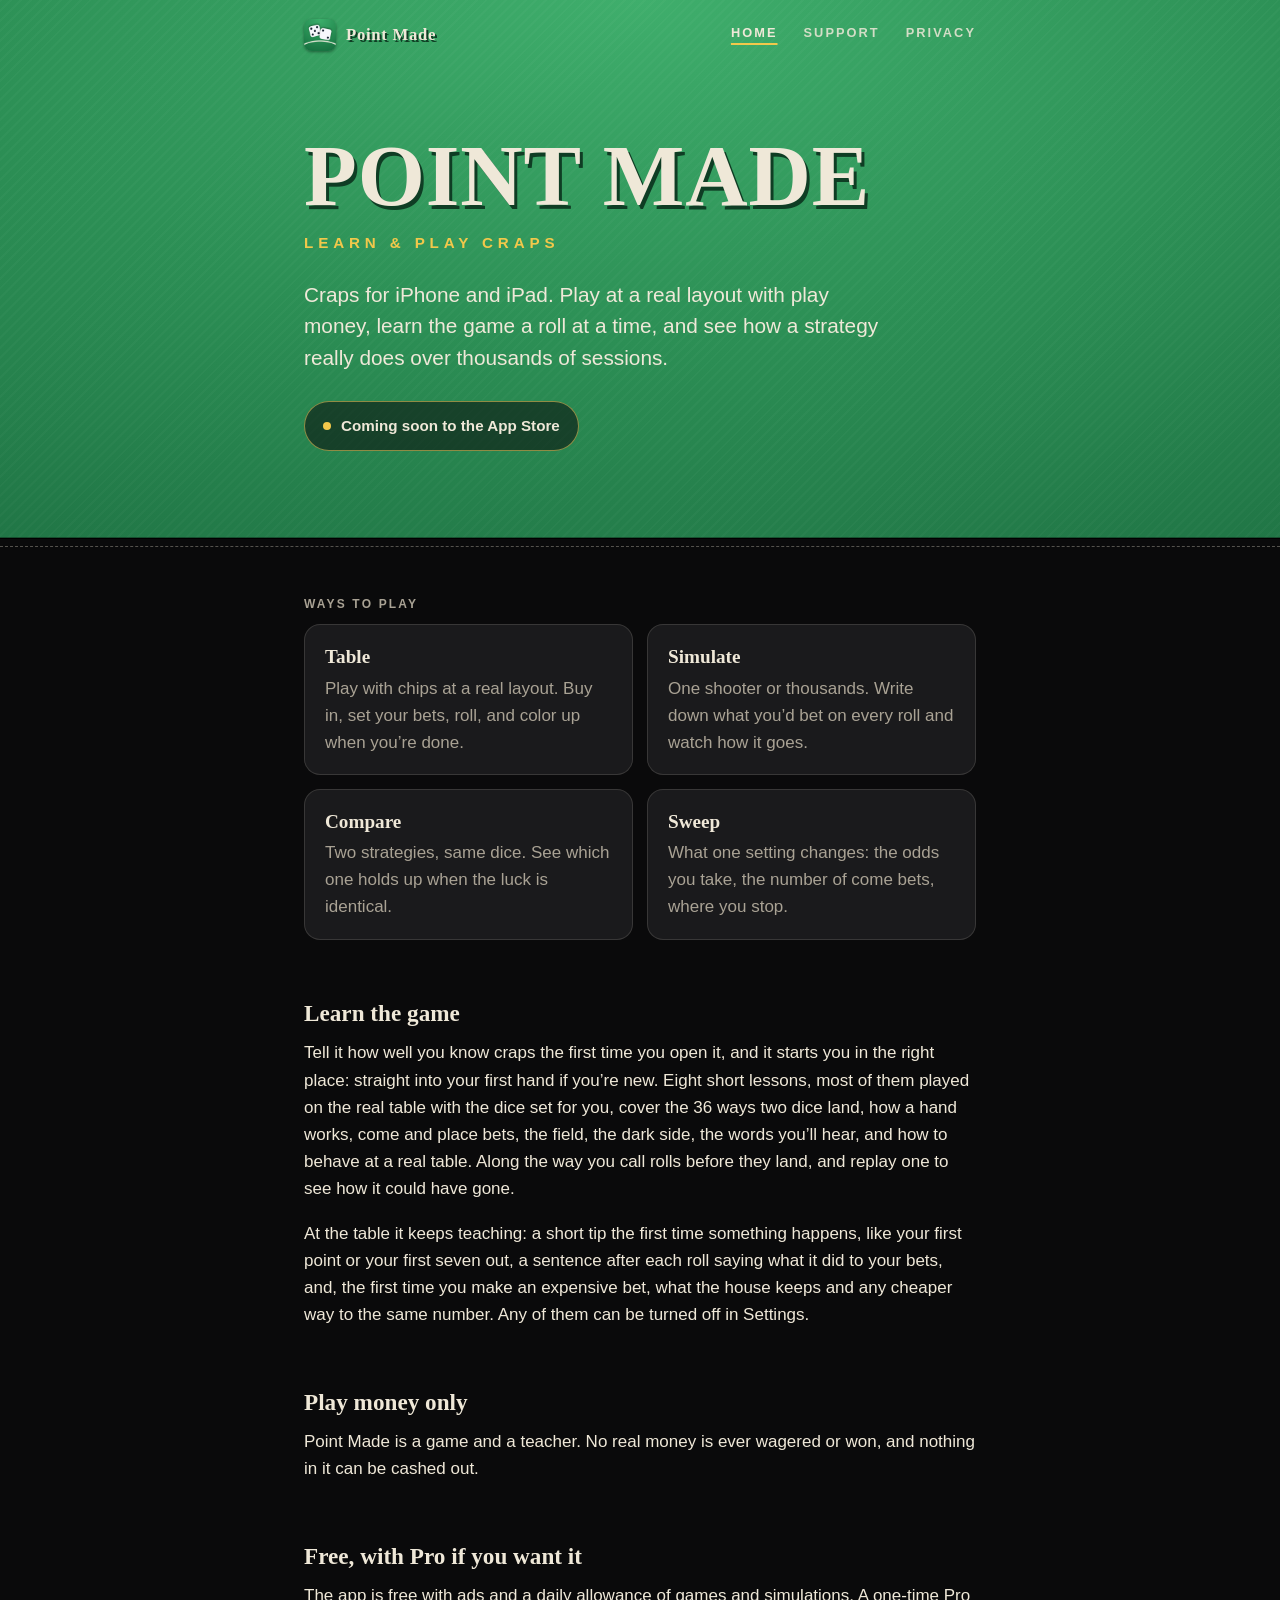
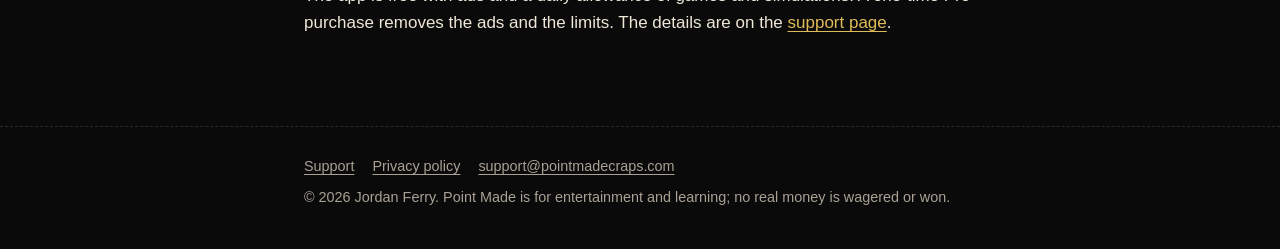
==== index.html @ 6c09d283 "Say the app keeps teaching at the table Co-Authored-By: Claude Opus 5.5 <noreply@anthropic.com>" ====
<!doctype html>
<html lang="en">
<head>
  <meta charset="utf-8">
  <meta name="viewport" content="width=device-width, initial-scale=1, viewport-fit=cover">
  <title>Point Made: Learn &amp; Play Craps</title>
  <meta name="description" content="Point Made is craps for iPhone and iPad: play at a real layout with play money, learn the game a roll at a time, and test strategies over thousands of sessions.">
  <meta name="theme-color" content="#2c8f55">
  <link rel="icon" href="/images/icon-32.png" sizes="32x32" type="image/png">
  <link rel="apple-touch-icon" href="/images/icon-180.png">
  <link rel="stylesheet" href="/styles.css">
  <meta property="og:title" content="Point Made: Learn &amp; Play Craps">
  <meta property="og:description" content="Craps for iPhone and iPad: play, learn, and test strategies. No real money.">
  <meta property="og:image" content="https://pointmadecraps.com/images/icon-512.png">
  <meta property="og:url" content="https://pointmadecraps.com/">
</head>
<body>
  <a class="skip" href="#main">Skip to content</a>

  <header class="felt">
    <div class="bar">
      <a class="mark" href="/"><img src="/images/icon-180.png" alt="" width="32" height="32"><span>Point Made</span></a>
      <nav aria-label="Site">
        <ul>
          <li><a href="/" aria-current="page">Home</a></li>
          <li><a href="/support/">Support</a></li>
          <li><a href="/privacy/">Privacy</a></li>
        </ul>
      </nav>
    </div>
    <div class="hero">
      <h1 class="wordmark">POINT MADE</h1>
      <p class="tagline">Learn &amp; Play Craps</p>
      <p class="lead">Craps for iPhone and iPad. Play at a real layout with play money, learn the game a roll at a time, and see how a strategy really does over thousands of sessions.</p>
      <p class="plate"><span class="dot" aria-hidden="true"></span>Coming soon to the App Store</p>
    </div>
  </header>

  <main id="main">
    <div class="column">
      <p class="eyebrow">Ways to play</p>
      <ul class="modes">
        <li>
          <h3>Table</h3>
          <p>Play with chips at a real layout. Buy in, set your bets, roll, and color up when you’re done.</p>
        </li>
        <li>
          <h3>Simulate</h3>
          <p>One shooter or thousands. Write down what you’d bet on every roll and watch how it goes.</p>
        </li>
        <li>
          <h3>Compare</h3>
          <p>Two strategies, same dice. See which one holds up when the luck is identical.</p>
        </li>
        <li>
          <h3>Sweep</h3>
          <p>What one setting changes: the odds you take, the number of come bets, where you stop.</p>
        </li>
      </ul>

      <h2>Learn the game</h2>
      <p>Tell it how well you know craps the first time you open it, and it starts you in the right place: straight into your first hand if you’re new. Eight short lessons, most of them played on the real table with the dice set for you, cover the 36 ways two dice land, how a hand works, come and place bets, the field, the dark side, the words you’ll hear, and how to behave at a real table. Along the way you call rolls before they land, and replay one to see how it could have gone.</p>
      <p>At the table it keeps teaching: a short tip the first time something happens, like your first point or your first seven out, a sentence after each roll saying what it did to your bets, and, the first time you make an expensive bet, what the house keeps and any cheaper way to the same number. Any of them can be turned off in Settings.</p>

      <h2>Play money only</h2>
      <p>Point Made is a game and a teacher. No real money is ever wagered or won, and nothing in it can be cashed out.</p>

      <h2>Free, with Pro if you want it</h2>
      <p>The app is free with ads and a daily allowance of games and simulations. A one-time Pro purchase removes the ads and the limits. The details are on the <a href="/support/">support page</a>.</p>
    </div>
  </main>

  <footer>
    <div class="column">
      <p class="links"><a href="/support/">Support</a><a href="/privacy/">Privacy policy</a><a href="mailto:support@pointmadecraps.com">support@pointmadecraps.com</a></p>
      <p>© 2026 Jordan Ferry. Point Made is for entertainment and learning; no real money is wagered or won.</p>
    </div>
  </footer>
</body>
</html>
---- styles.css ----
/*
  Point Made — dressed like the app: the felt's green for the header, the
  rail's black below it, bone-white text, brass for what you can press.
  One deliberate dark look, as in the app. No web fonts: Rockwell is the
  slab face the app screens its layout in, built into Apple devices and most
  Windows machines; elsewhere a sturdy serif stands in. Nothing here loads
  from anywhere but this site.
*/

:root {
  color-scheme: dark;

  --ground: #0a0a0b;
  --panel: #1a1a1c;
  --well: #0f0f10;
  --text: #efe8d8;
  --quiet: #a9a294;
  --hairline: rgba(239, 232, 216, 0.14);
  --seam: rgba(239, 232, 216, 0.32);

  --felt-centre: #3fae6c;
  --felt-middle: #2c8f55;
  --felt-edge: #1b6a3f;
  --felt-shadow: #0f3d24;
  --tagline: #f2c84b;

  --brass-top: #e0bc58;
  --brass-bottom: #a8791f;
  --on-brass: #1e1505;

  --win: #7ee6a8;

  --slab: Rockwell, "Rockwell Nova", "Roboto Slab", "Zilla Slab", "Clarendon", Georgia, serif;
  --body: -apple-system, BlinkMacSystemFont, "SF Pro Text", "Segoe UI", Roboto, "Helvetica Neue", Arial, sans-serif;

  --measure: 42rem;
  --gutter: clamp(16px, 5vw, 40px);
}

*, *::before, *::after { box-sizing: border-box; }

html { -webkit-text-size-adjust: 100%; }

body {
  margin: 0;
  background: var(--ground);
  color: var(--text);
  font: 400 1.0625rem/1.6 var(--body);
  -webkit-font-smoothing: antialiased;
}

img { max-width: 100%; height: auto; display: block; }

a { color: var(--brass-top); text-underline-offset: 0.18em; text-decoration-thickness: 1px; }
a:hover { color: #f0d27a; }

:focus-visible {
  outline: 2px solid var(--brass-top);
  outline-offset: 3px;
  border-radius: 4px;
}

.skip {
  position: absolute;
  left: -999px;
  top: 8px;
  padding: 8px 14px;
  background: var(--brass-top);
  color: var(--on-brass);
  border-radius: 8px;
  font-weight: 700;
  z-index: 10;
}
.skip:focus { left: 8px; }

/* ---------- The felt: header ---------- */

.felt {
  position: relative;
  background:
    repeating-linear-gradient(135deg, rgba(255, 255, 255, 0.025) 0 2px, transparent 2px 7px),
    radial-gradient(120% 140% at 50% 0%, var(--felt-centre) 0%, var(--felt-middle) 45%, var(--felt-edge) 100%);
  padding-inline: var(--gutter);
  /* The rail's stitched seam where the felt ends. */
  border-bottom: 1px solid #000;
  box-shadow: inset 0 -1px 0 rgba(0, 0, 0, 0.35);
}
.felt::after {
  content: "";
  position: absolute;
  left: 0;
  right: 0;
  bottom: -9px;
  height: 0;
  border-top: 1.5px dashed var(--seam);
}

.bar {
  max-width: var(--measure);
  margin-inline: auto;
  display: flex;
  align-items: center;
  justify-content: space-between;
  gap: 16px;
  padding-block: 18px;
}

.mark {
  display: inline-flex;
  align-items: center;
  gap: 10px;
  color: var(--text);
  text-decoration: none;
  font: 700 1.05rem/1 var(--slab);
  letter-spacing: 0.04em;
  text-shadow: 2px 2px 0 var(--felt-shadow);
}
.mark img { width: 32px; height: 32px; border-radius: 8px; box-shadow: 0 1px 3px rgba(0, 0, 0, 0.4); }
.mark:hover { color: var(--text); }

nav ul {
  display: flex;
  gap: clamp(14px, 4vw, 26px);
  margin: 0;
  padding: 0;
  list-style: none;
}
nav a {
  color: var(--text);
  text-decoration: none;
  font-size: 0.8rem;
  font-weight: 700;
  letter-spacing: 0.16em;
  text-transform: uppercase;
  opacity: 0.85;
}
nav a:hover { color: var(--text); opacity: 1; }
nav a[aria-current="page"] { opacity: 1; text-decoration: underline; text-decoration-color: var(--tagline); text-underline-offset: 0.5em; text-decoration-thickness: 2px; }

.hero {
  max-width: var(--measure);
  margin-inline: auto;
  padding-block: clamp(28px, 7vw, 64px) clamp(36px, 8vw, 72px);
}

.wordmark {
  margin: 0;
  font: 700 clamp(2.9rem, 13vw, 5.4rem)/0.95 var(--slab);
  letter-spacing: 0.01em;
  color: var(--text);
  text-shadow: 3px 4px 0 var(--felt-shadow);
  text-wrap: balance;
}

.tagline {
  margin: 14px 0 0;
  color: var(--tagline);
  font-weight: 800;
  font-size: clamp(0.78rem, 2.6vw, 0.95rem);
  letter-spacing: 0.32em;
  text-transform: uppercase;
}

.lead {
  max-width: 36rem;
  margin: 24px 0 0;
  font-size: clamp(1.1rem, 3.2vw, 1.3rem);
  line-height: 1.5;
  color: var(--text);
}

.page-title {
  margin: 0;
  font: 700 clamp(2.2rem, 9vw, 3.4rem)/1 var(--slab);
  text-shadow: 3px 3px 0 var(--felt-shadow);
  text-wrap: balance;
}
.page-title + .tagline { margin-top: 12px; }

/* The App Store's place: a brass-edged plate until there's a badge. */
.plate {
  display: inline-flex;
  align-items: center;
  gap: 10px;
  margin-top: 28px;
  padding: 12px 18px;
  border-radius: 999px;
  background: rgba(10, 10, 11, 0.55);
  border: 1px solid rgba(224, 188, 88, 0.6);
  font-weight: 600;
  font-size: 0.95rem;
}
.plate .dot {
  width: 8px;
  height: 8px;
  border-radius: 50%;
  background: var(--tagline);
}

/* ---------- The rail: the page below ---------- */

main {
  padding-inline: var(--gutter);
  padding-block: clamp(36px, 7vw, 56px) 24px;
}

.column {
  max-width: var(--measure);
  margin-inline: auto;
}

h2 {
  margin: 2.6em 0 0.5em;
  font: 700 1.45rem/1.2 var(--slab);
  color: var(--text);
  text-wrap: balance;
}
.column > h2:first-child { margin-top: 0; }

h3 {
  margin: 1.8em 0 0.35em;
  font-size: 1.05rem;
  font-weight: 700;
  color: var(--text);
}

p, ul, ol { margin: 0 0 1em; }
li { margin-bottom: 0.45em; }
li::marker { color: var(--brass-top); }

.quiet { color: var(--quiet); }

.eyebrow {
  margin: 0 0 10px;
  color: var(--quiet);
  font-size: 0.75rem;
  font-weight: 700;
  letter-spacing: 0.18em;
  text-transform: uppercase;
}

/* Ways to play: four panels, two across where there's room. */
.modes {
  display: grid;
  grid-template-columns: repeat(auto-fit, minmax(min(100%, 17rem), 1fr));
  gap: 14px;
  margin: 0 0 8px;
  padding: 0;
  list-style: none;
}
.modes li {
  margin: 0;
  padding: 20px 20px 18px;
  background: var(--panel);
  border: 1px solid var(--hairline);
  border-radius: 16px;
}
.modes h3 {
  margin: 0 0 6px;
  font: 700 1.2rem/1.2 var(--slab);
}
.modes p { margin: 0; color: var(--quiet); }

/* A boxed note: the one thing on a page that stands apart. */
.note {
  margin: 1.6em 0;
  padding: 18px 20px;
  background: var(--panel);
  border: 1px solid var(--hairline);
  border-left: 3px solid var(--brass-top);
  border-radius: 12px;
}
.note p:last-child { margin-bottom: 0; }

.contact {
  display: inline-block;
  margin: 4px 0 8px;
  padding: 12px 22px;
  border-radius: 999px;
  background: linear-gradient(var(--brass-top), var(--brass-bottom));
  color: var(--on-brass);
  font-weight: 800;
  letter-spacing: 0.02em;
  text-decoration: none;
  box-shadow: 0 1px 0 rgba(255, 255, 255, 0.25) inset, 0 2px 6px rgba(0, 0, 0, 0.4);
}
.contact:hover { color: var(--on-brass); filter: brightness(1.06); }

/* Questions and answers. */
.faq {
  margin: 0;
  padding: 0;
  border-top: 1px solid var(--hairline);
}
.faq details {
  border-bottom: 1px solid var(--hairline);
}
.faq summary {
  cursor: pointer;
  list-style: none;
  padding: 16px 32px 16px 0;
  position: relative;
  font-weight: 700;
}
.faq summary::-webkit-details-marker { display: none; }
.faq summary::after {
  content: "+";
  position: absolute;
  right: 4px;
  top: 12px;
  color: var(--brass-top);
  font: 700 1.4rem/1.2 var(--body);
}
.faq details[open] summary::after { content: "–"; }
.faq details > div { padding: 0 0 12px; }
.after-faq { margin-top: 2em; }

/* Numbers that line up, like the app's allowance lines. */
.allowance {
  width: 100%;
  border-collapse: collapse;
  margin: 0.4em 0 1.2em;
  font-variant-numeric: tabular-nums;
}
.allowance th, .allowance td {
  text-align: left;
  padding: 10px 12px 10px 0;
  border-bottom: 1px solid var(--hairline);
  vertical-align: top;
}
.allowance th { color: var(--quiet); font-size: 0.75rem; letter-spacing: 0.14em; text-transform: uppercase; font-weight: 700; }
.allowance td:not(:first-child) { color: var(--win); font-weight: 700; white-space: nowrap; }

.updated { color: var(--quiet); font-size: 0.95rem; }

/* ---------- Footer ---------- */

footer {
  padding-inline: var(--gutter);
  padding-block: 28px 40px;
  margin-top: 48px;
  border-top: 1.5px dashed var(--hairline);
  color: var(--quiet);
  font-size: 0.9rem;
}
footer .column { display: grid; gap: 8px; }
footer p { margin: 0; }
footer a { color: var(--quiet); }
footer a:hover { color: var(--text); }
footer .links { display: flex; flex-wrap: wrap; gap: 6px 18px; }

@media (max-width: 480px) {
  .bar { flex-wrap: wrap; }
  .mark span { display: none; }
}
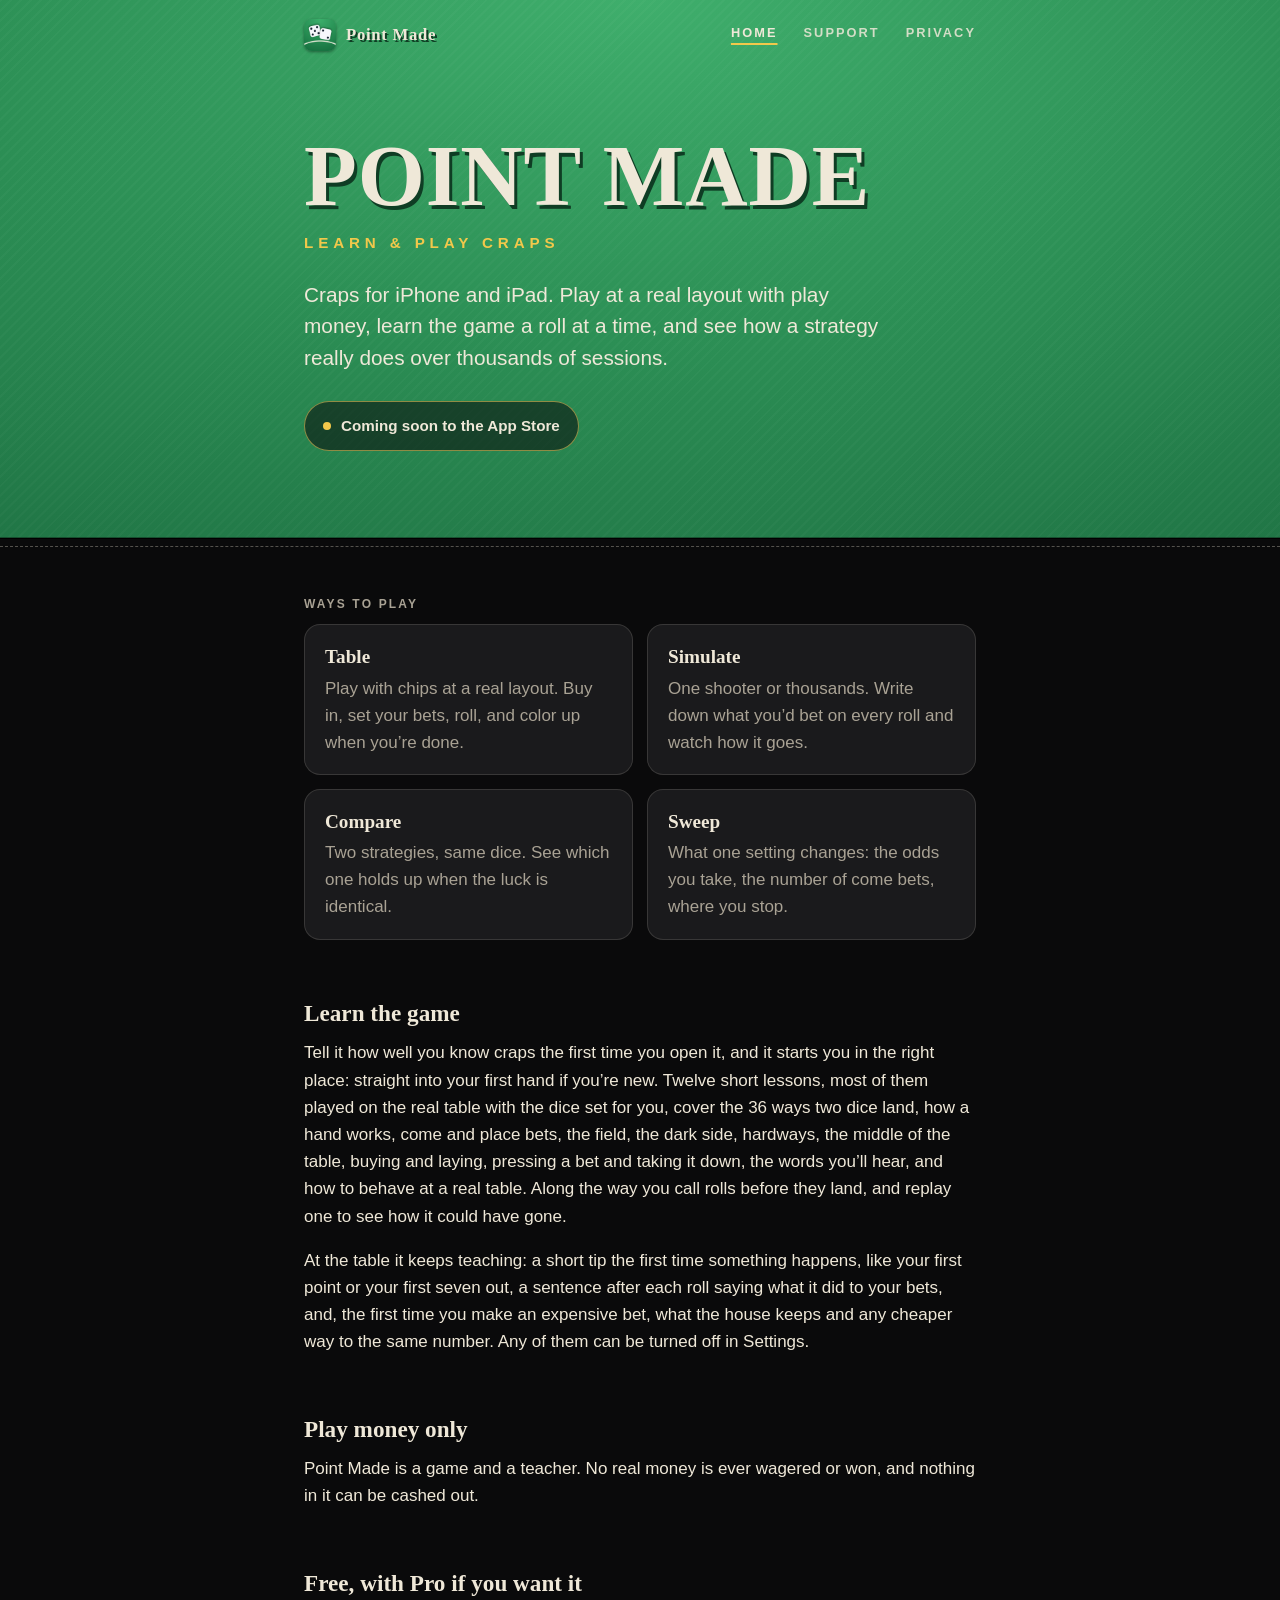
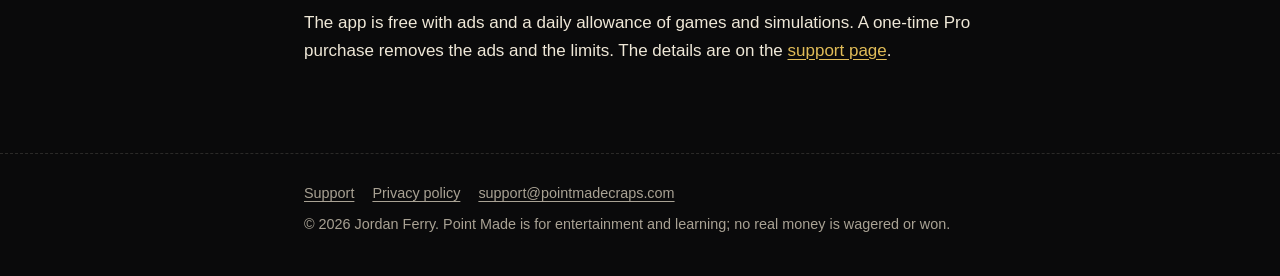
==== commit ce39424c: "List all twelve lessons Co-Authored-By: Claude Opus 5.5 <noreply@anthropic.com>" ====
--- a/index.html
+++ b/index.html
@@ -59,7 +59,7 @@
       </ul>
 
       <h2>Learn the game</h2>
-      <p>Tell it how well you know craps the first time you open it, and it starts you in the right place: straight into your first hand if you’re new. Eight short lessons, most of them played on the real table with the dice set for you, cover the 36 ways two dice land, how a hand works, come and place bets, the field, the dark side, the words you’ll hear, and how to behave at a real table. Along the way you call rolls before they land, and replay one to see how it could have gone.</p>
+      <p>Tell it how well you know craps the first time you open it, and it starts you in the right place: straight into your first hand if you’re new. Twelve short lessons, most of them played on the real table with the dice set for you, cover the 36 ways two dice land, how a hand works, come and place bets, the field, the dark side, hardways, the middle of the table, buying and laying, pressing a bet and taking it down, the words you’ll hear, and how to behave at a real table. Along the way you call rolls before they land, and replay one to see how it could have gone.</p>
       <p>At the table it keeps teaching: a short tip the first time something happens, like your first point or your first seven out, a sentence after each roll saying what it did to your bets, and, the first time you make an expensive bet, what the house keeps and any cheaper way to the same number. Any of them can be turned off in Settings.</p>
 
       <h2>Play money only</h2>
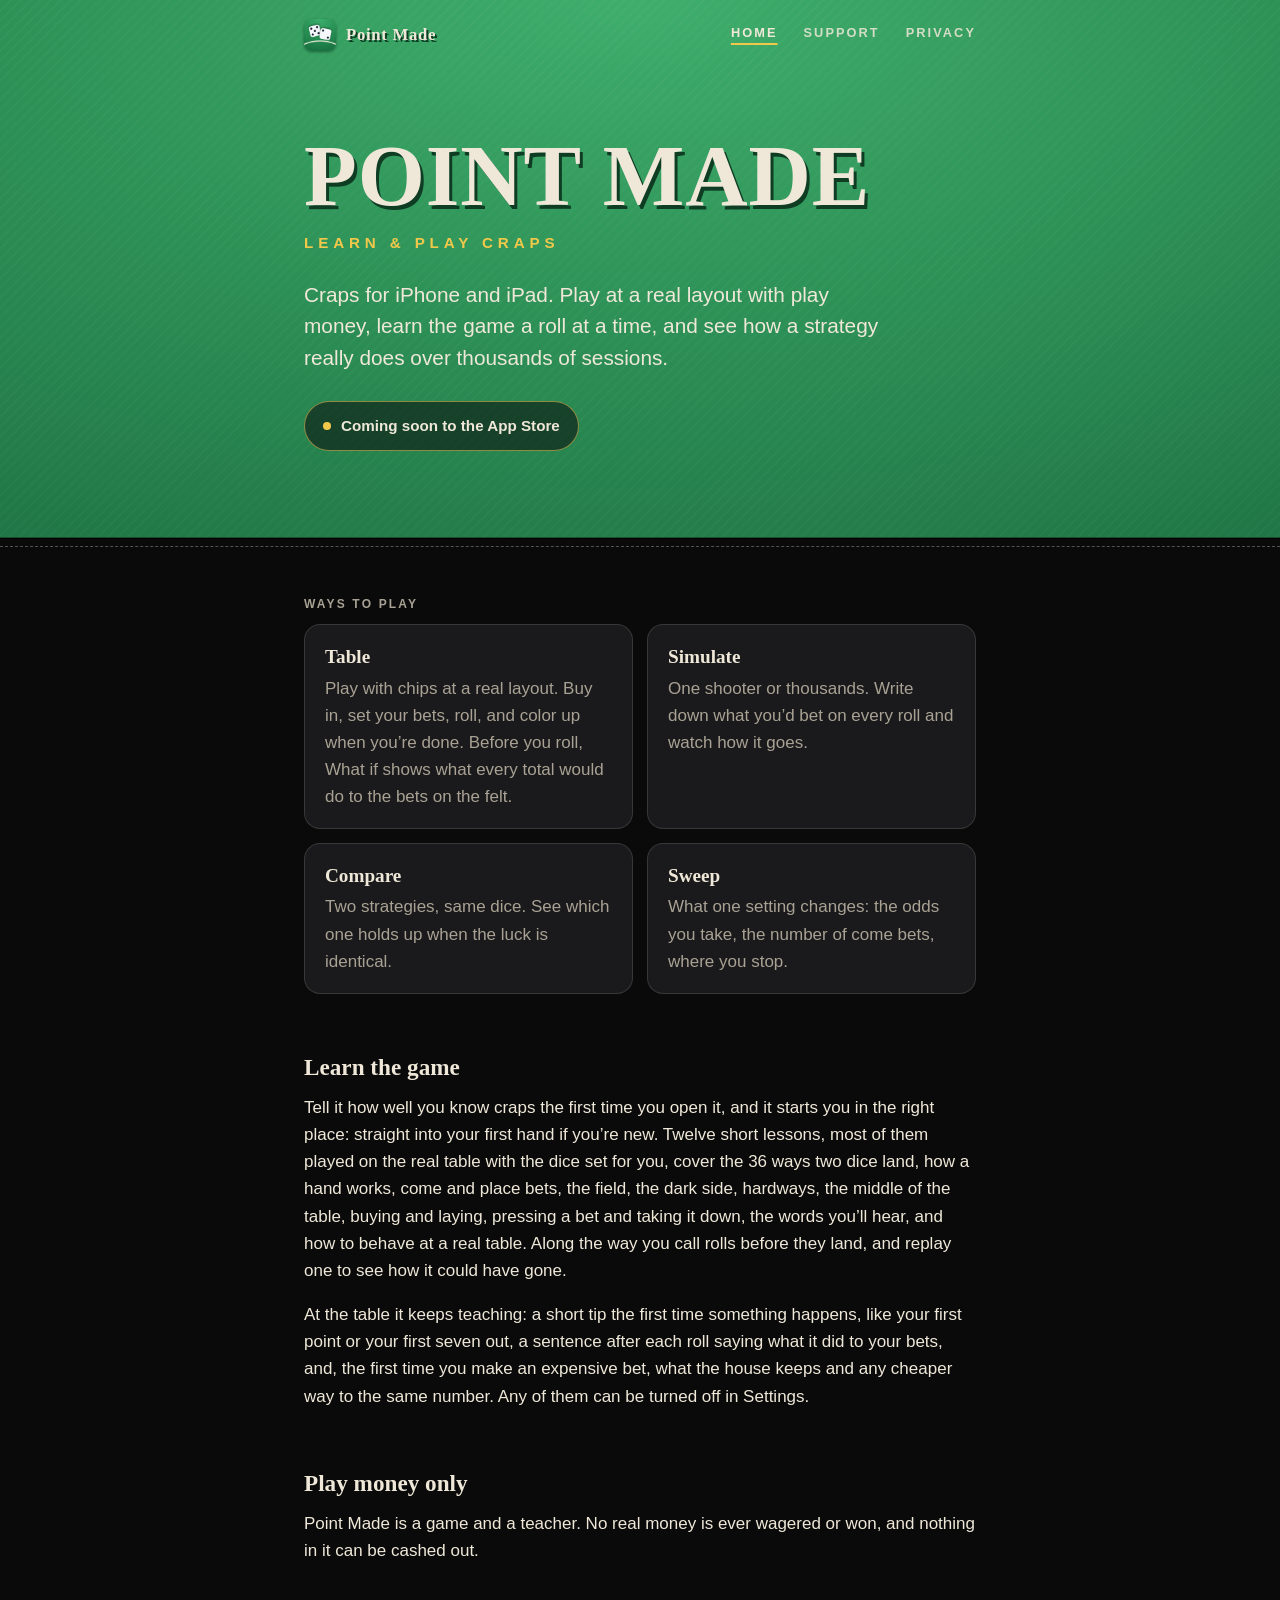
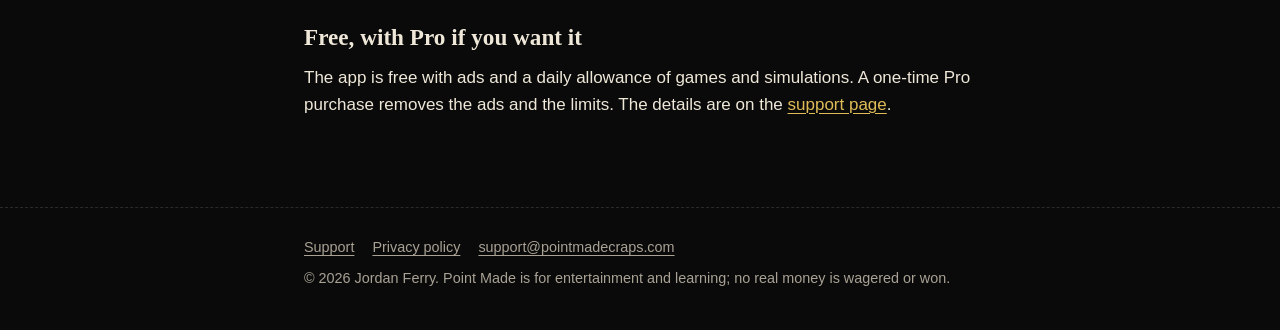
==== commit 1ba36c51: "Mention What if on the home page Co-Authored-By: Claude Opus 5.5 <noreply@anthropic.com>" ====
--- a/index.html
+++ b/index.html
@@ -42,7 +42,7 @@
       <ul class="modes">
         <li>
           <h3>Table</h3>
-          <p>Play with chips at a real layout. Buy in, set your bets, roll, and color up when you’re done.</p>
+          <p>Play with chips at a real layout. Buy in, set your bets, roll, and color up when you’re done. Before you roll, What if shows what every total would do to the bets on the felt.</p>
         </li>
         <li>
           <h3>Simulate</h3>
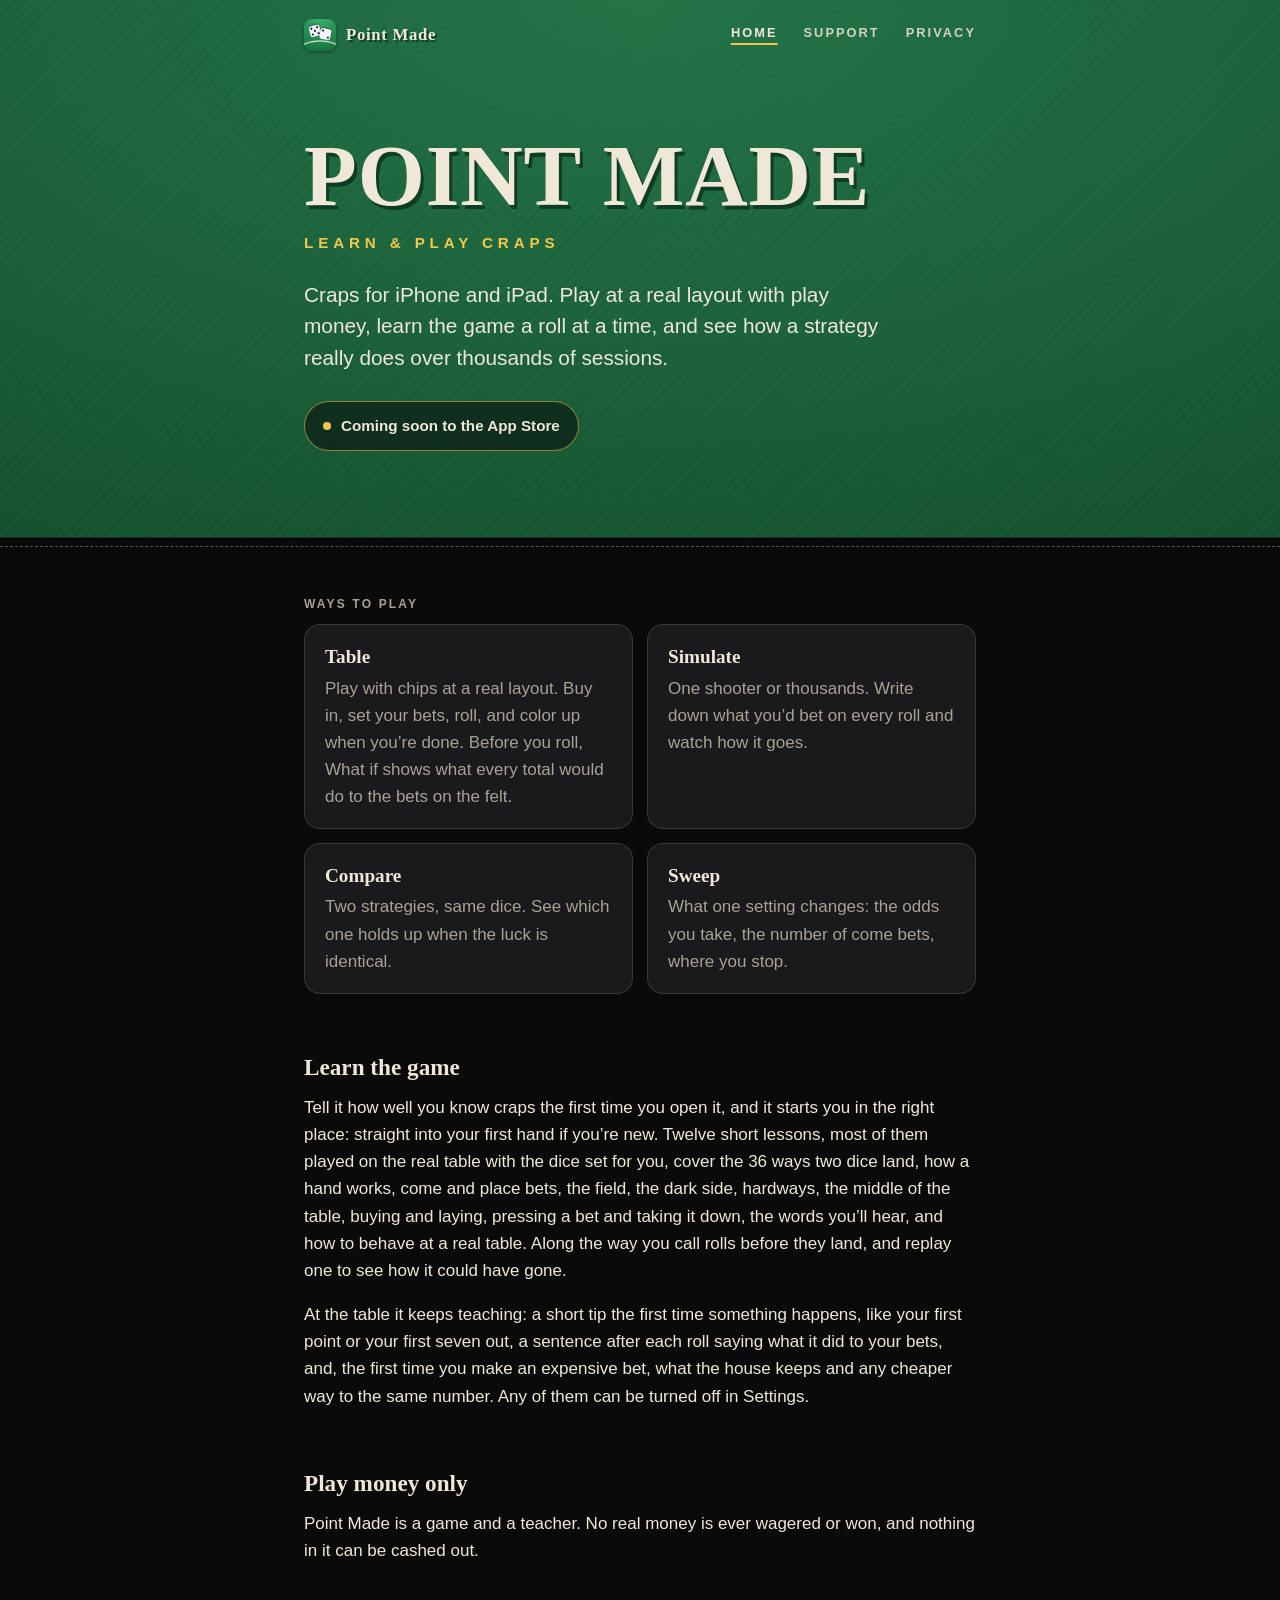
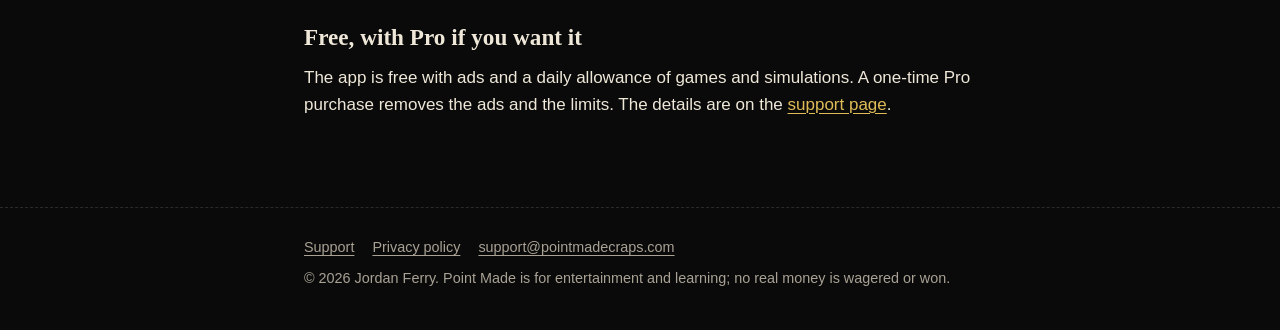
==== commit c4736bf3: "Match the app's darker felt The app's felt is darker so its lettering clears WCAG contrast. The site" ====
--- a/index.html
+++ b/index.html
@@ -5,7 +5,7 @@
   <meta name="viewport" content="width=device-width, initial-scale=1, viewport-fit=cover">
   <title>Point Made: Learn &amp; Play Craps</title>
   <meta name="description" content="Point Made is craps for iPhone and iPad: play at a real layout with play money, learn the game a roll at a time, and test strategies over thousands of sessions.">
-  <meta name="theme-color" content="#2c8f55">
+  <meta name="theme-color" content="#1b6139">
   <link rel="icon" href="/images/icon-32.png" sizes="32x32" type="image/png">
   <link rel="apple-touch-icon" href="/images/icon-180.png">
   <link rel="stylesheet" href="/styles.css">
--- a/styles.css
+++ b/styles.css
@@ -18,9 +18,9 @@
   --hairline: rgba(239, 232, 216, 0.14);
   --seam: rgba(239, 232, 216, 0.32);
 
-  --felt-centre: #3fae6c;
-  --felt-middle: #2c8f55;
-  --felt-edge: #1b6a3f;
+  --felt-centre: #237347;
+  --felt-middle: #1b6139;
+  --felt-edge: #11482a;
   --felt-shadow: #0f3d24;
   --tagline: #f2c84b;
 
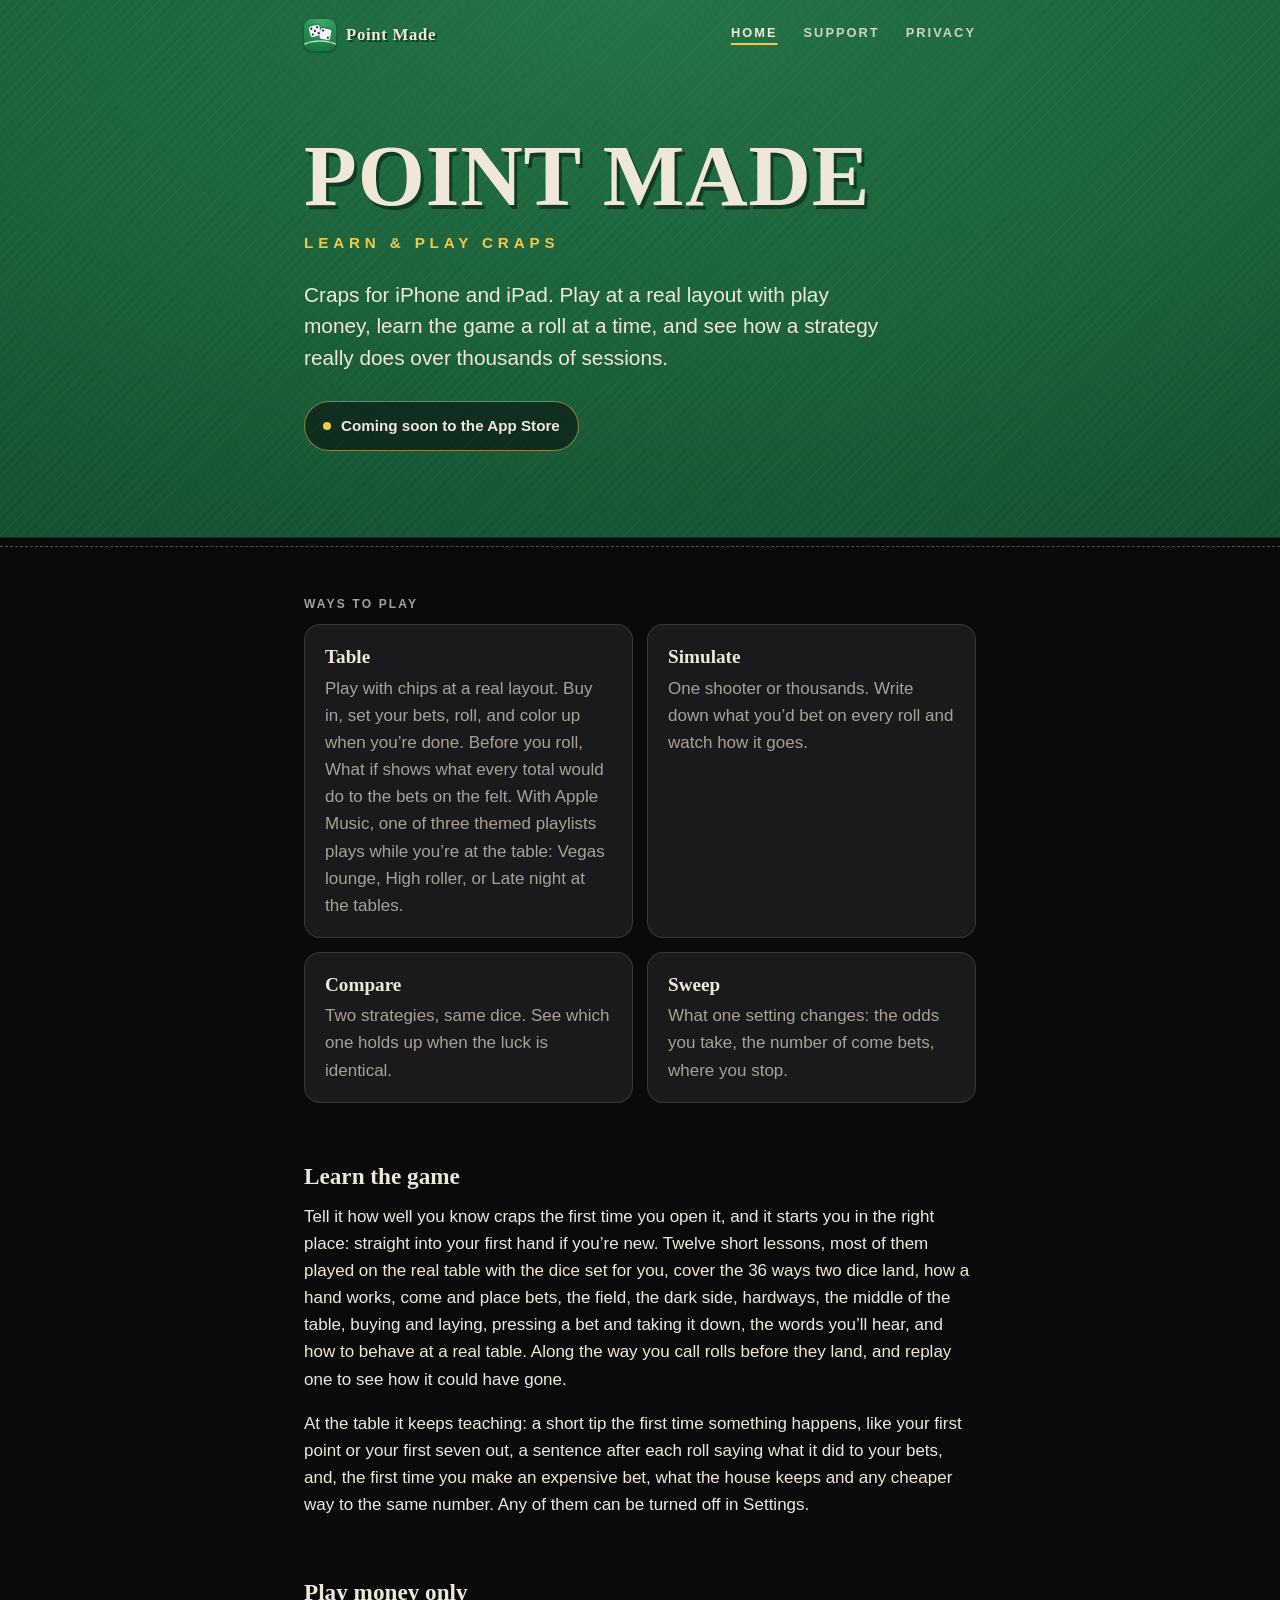
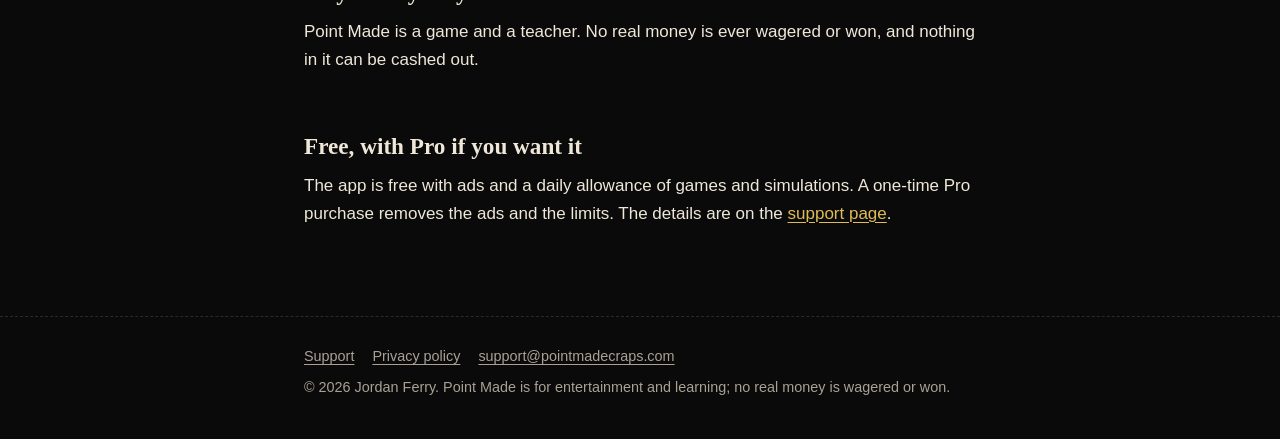
==== commit bab4e73f: "Table music: on the home page and in the privacy policy The Table mode mentions the three themed pla" ====
--- a/index.html
+++ b/index.html
@@ -42,7 +42,7 @@
       <ul class="modes">
         <li>
           <h3>Table</h3>
-          <p>Play with chips at a real layout. Buy in, set your bets, roll, and color up when you’re done. Before you roll, What if shows what every total would do to the bets on the felt.</p>
+          <p>Play with chips at a real layout. Buy in, set your bets, roll, and color up when you’re done. Before you roll, What if shows what every total would do to the bets on the felt. With Apple Music, one of three themed playlists plays while you’re at the table: Vegas lounge, High roller, or Late night at the tables.</p>
         </li>
         <li>
           <h3>Simulate</h3>
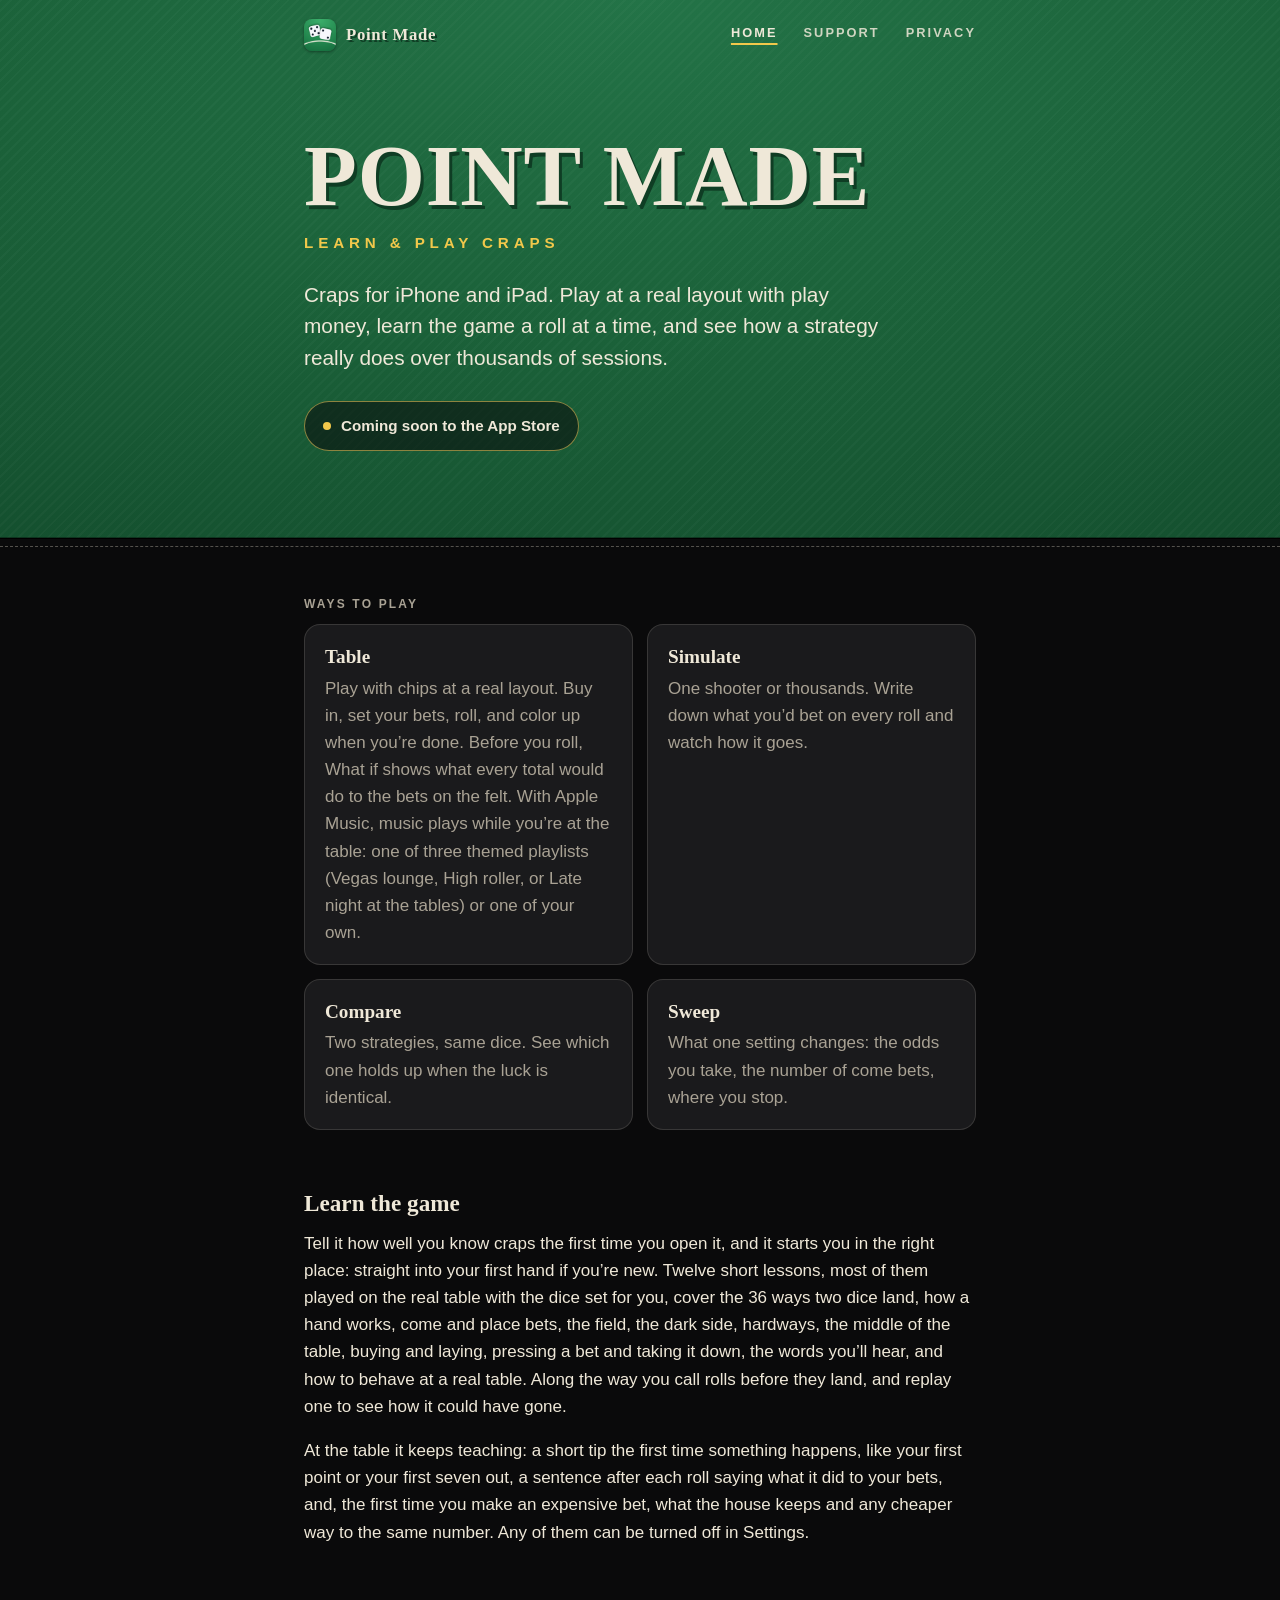
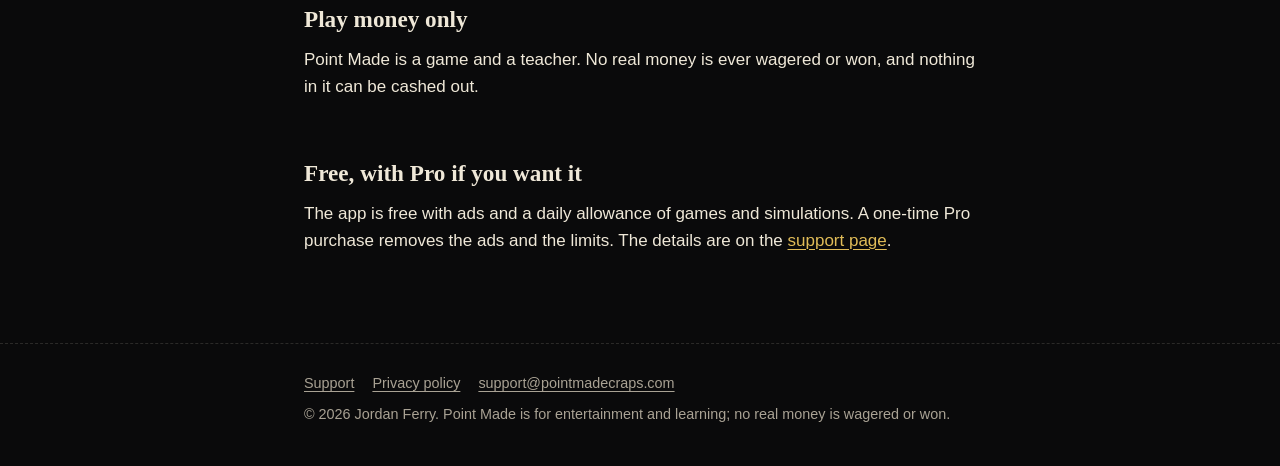
==== commit 4db36310: "Table music can play the player's own playlists The privacy page now says the app lists the playlist" ====
--- a/index.html
+++ b/index.html
@@ -42,7 +42,7 @@
       <ul class="modes">
         <li>
           <h3>Table</h3>
-          <p>Play with chips at a real layout. Buy in, set your bets, roll, and color up when you’re done. Before you roll, What if shows what every total would do to the bets on the felt. With Apple Music, one of three themed playlists plays while you’re at the table: Vegas lounge, High roller, or Late night at the tables.</p>
+          <p>Play with chips at a real layout. Buy in, set your bets, roll, and color up when you’re done. Before you roll, What if shows what every total would do to the bets on the felt. With Apple Music, music plays while you’re at the table: one of three themed playlists (Vegas lounge, High roller, or Late night at the tables) or one of your own.</p>
         </li>
         <li>
           <h3>Simulate</h3>
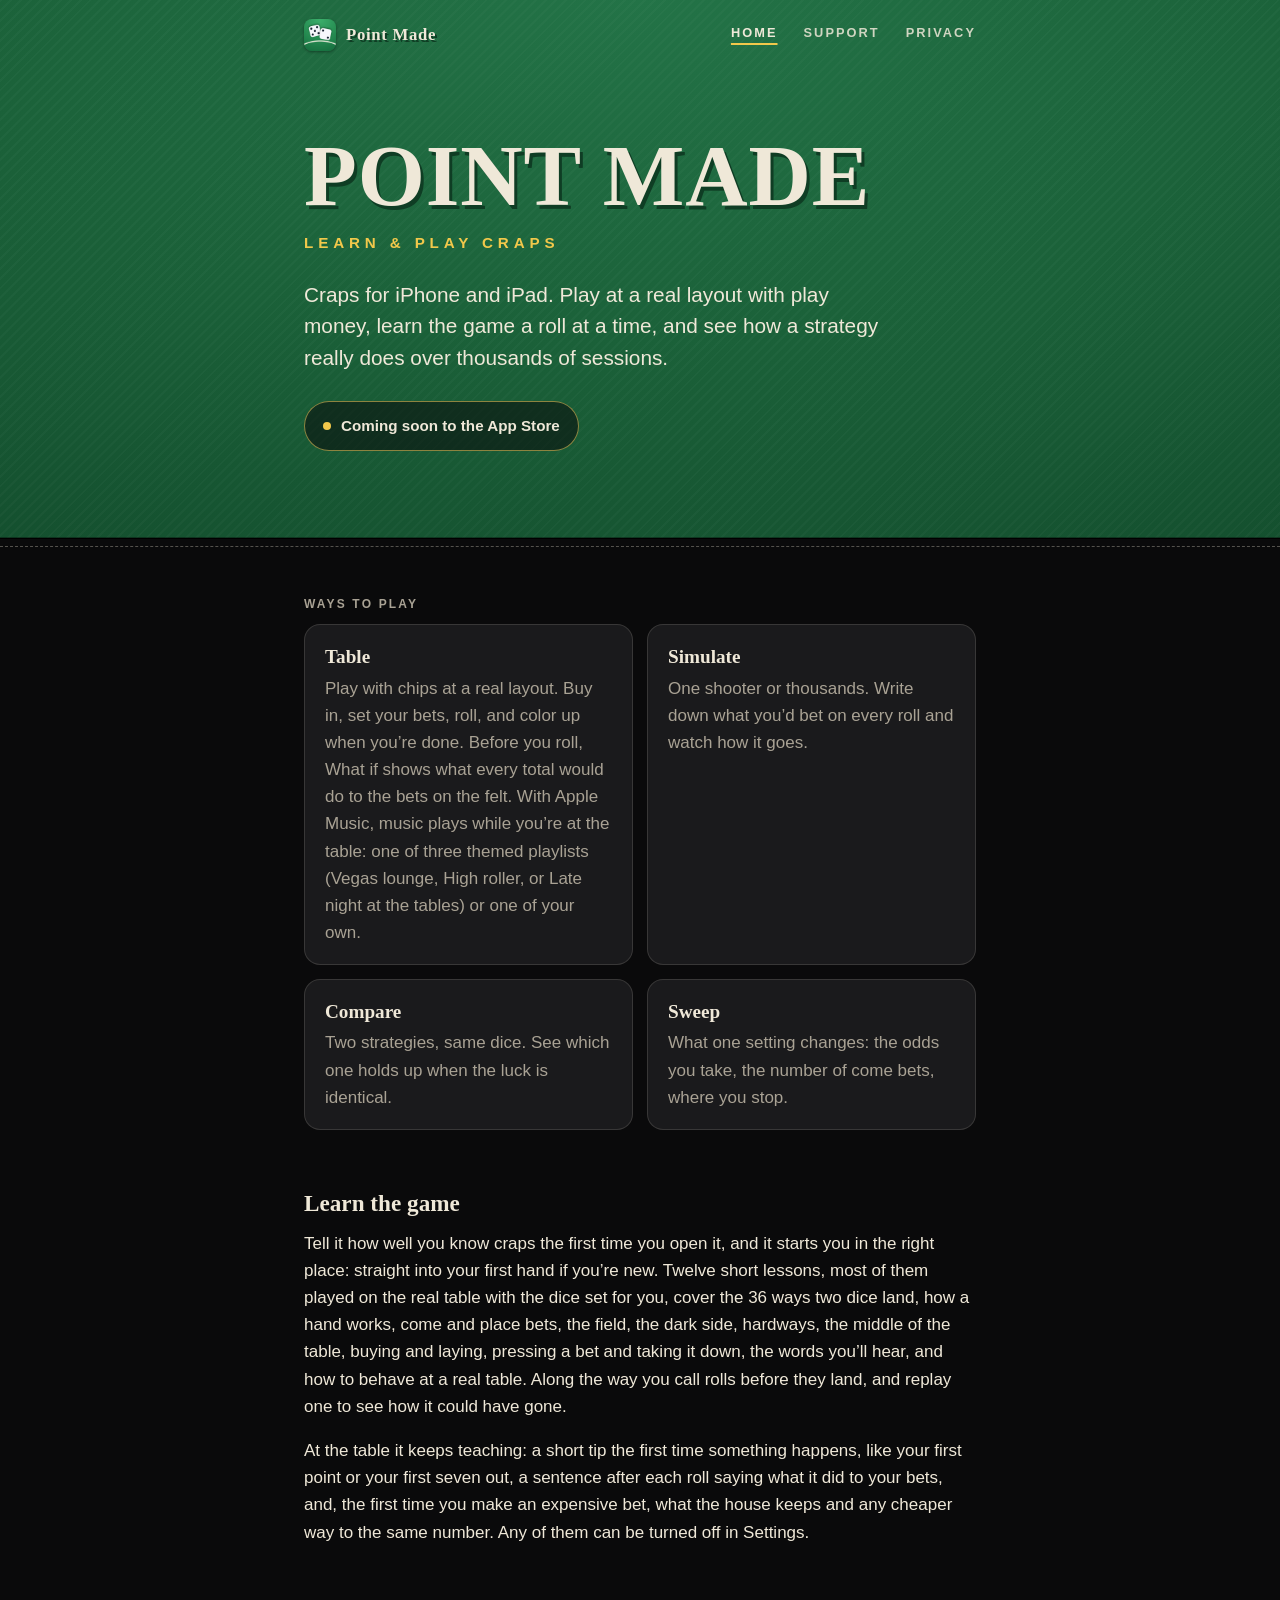
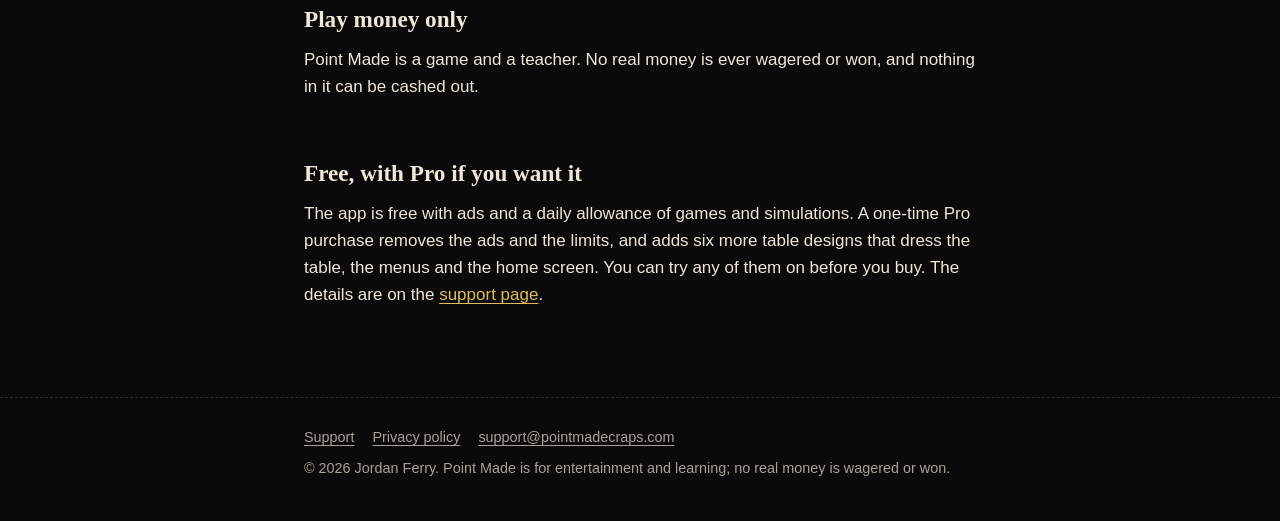
==== commit 9f98af28: "Table designs: Pro adds six, tried on before buying The home page and support FAQ say what Pro now i" ====
--- a/index.html
+++ b/index.html
@@ -66,7 +66,7 @@
       <p>Point Made is a game and a teacher. No real money is ever wagered or won, and nothing in it can be cashed out.</p>
 
       <h2>Free, with Pro if you want it</h2>
-      <p>The app is free with ads and a daily allowance of games and simulations. A one-time Pro purchase removes the ads and the limits. The details are on the <a href="/support/">support page</a>.</p>
+      <p>The app is free with ads and a daily allowance of games and simulations. A one-time Pro purchase removes the ads and the limits, and adds six more table designs that dress the table, the menus and the home screen. You can try any of them on before you buy. The details are on the <a href="/support/">support page</a>.</p>
     </div>
   </main>
 
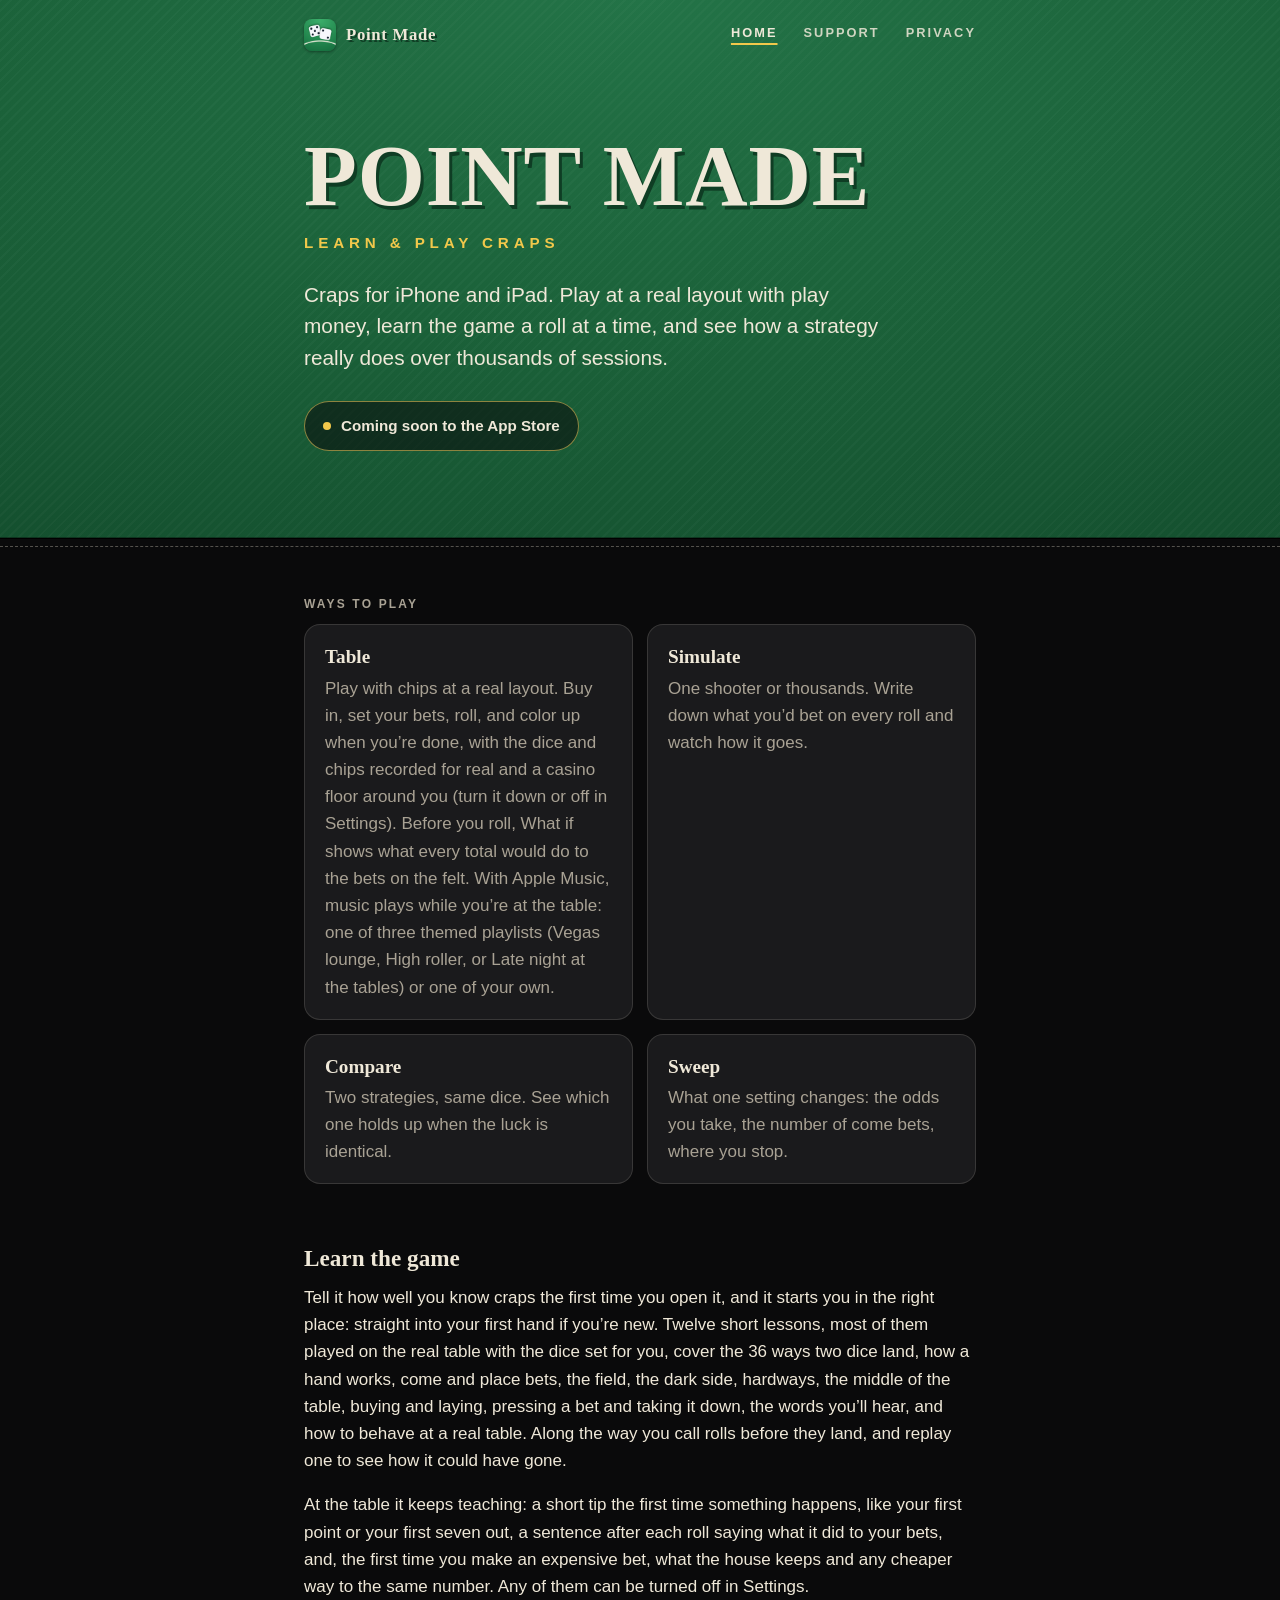
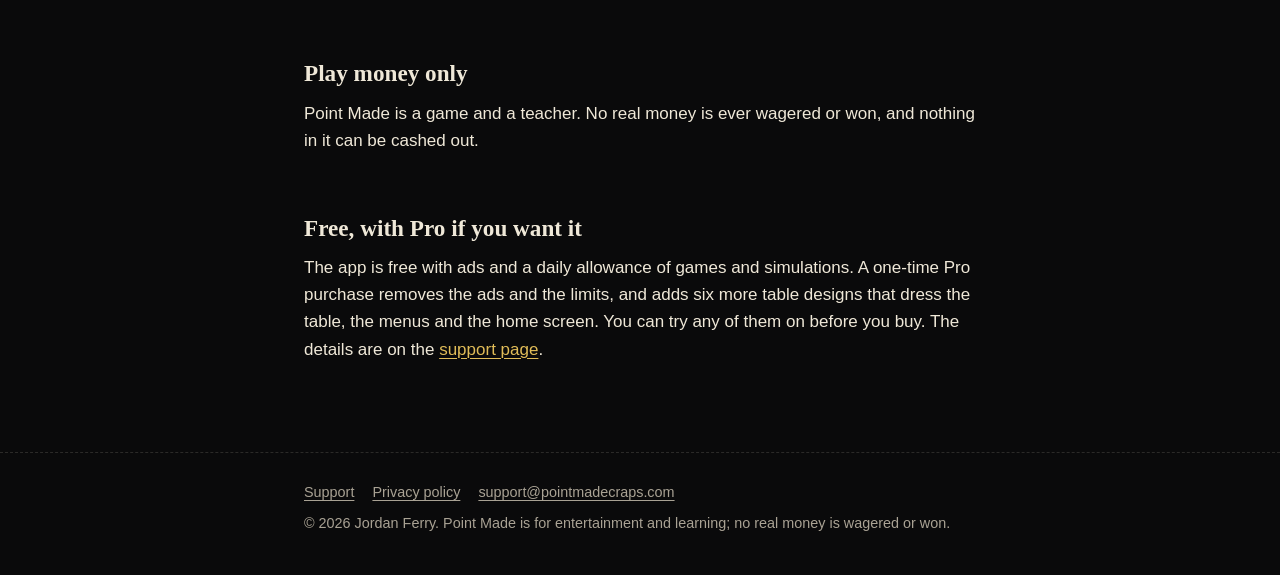
==== commit 70e1b38c: "Recorded table sounds and casino ambience The home page mentions the recorded dice and chips and the" ====
--- a/index.html
+++ b/index.html
@@ -42,7 +42,7 @@
       <ul class="modes">
         <li>
           <h3>Table</h3>
-          <p>Play with chips at a real layout. Buy in, set your bets, roll, and color up when you’re done. Before you roll, What if shows what every total would do to the bets on the felt. With Apple Music, music plays while you’re at the table: one of three themed playlists (Vegas lounge, High roller, or Late night at the tables) or one of your own.</p>
+          <p>Play with chips at a real layout. Buy in, set your bets, roll, and color up when you’re done, with the dice and chips recorded for real and a casino floor around you (turn it down or off in Settings). Before you roll, What if shows what every total would do to the bets on the felt. With Apple Music, music plays while you’re at the table: one of three themed playlists (Vegas lounge, High roller, or Late night at the tables) or one of your own.</p>
         </li>
         <li>
           <h3>Simulate</h3>
